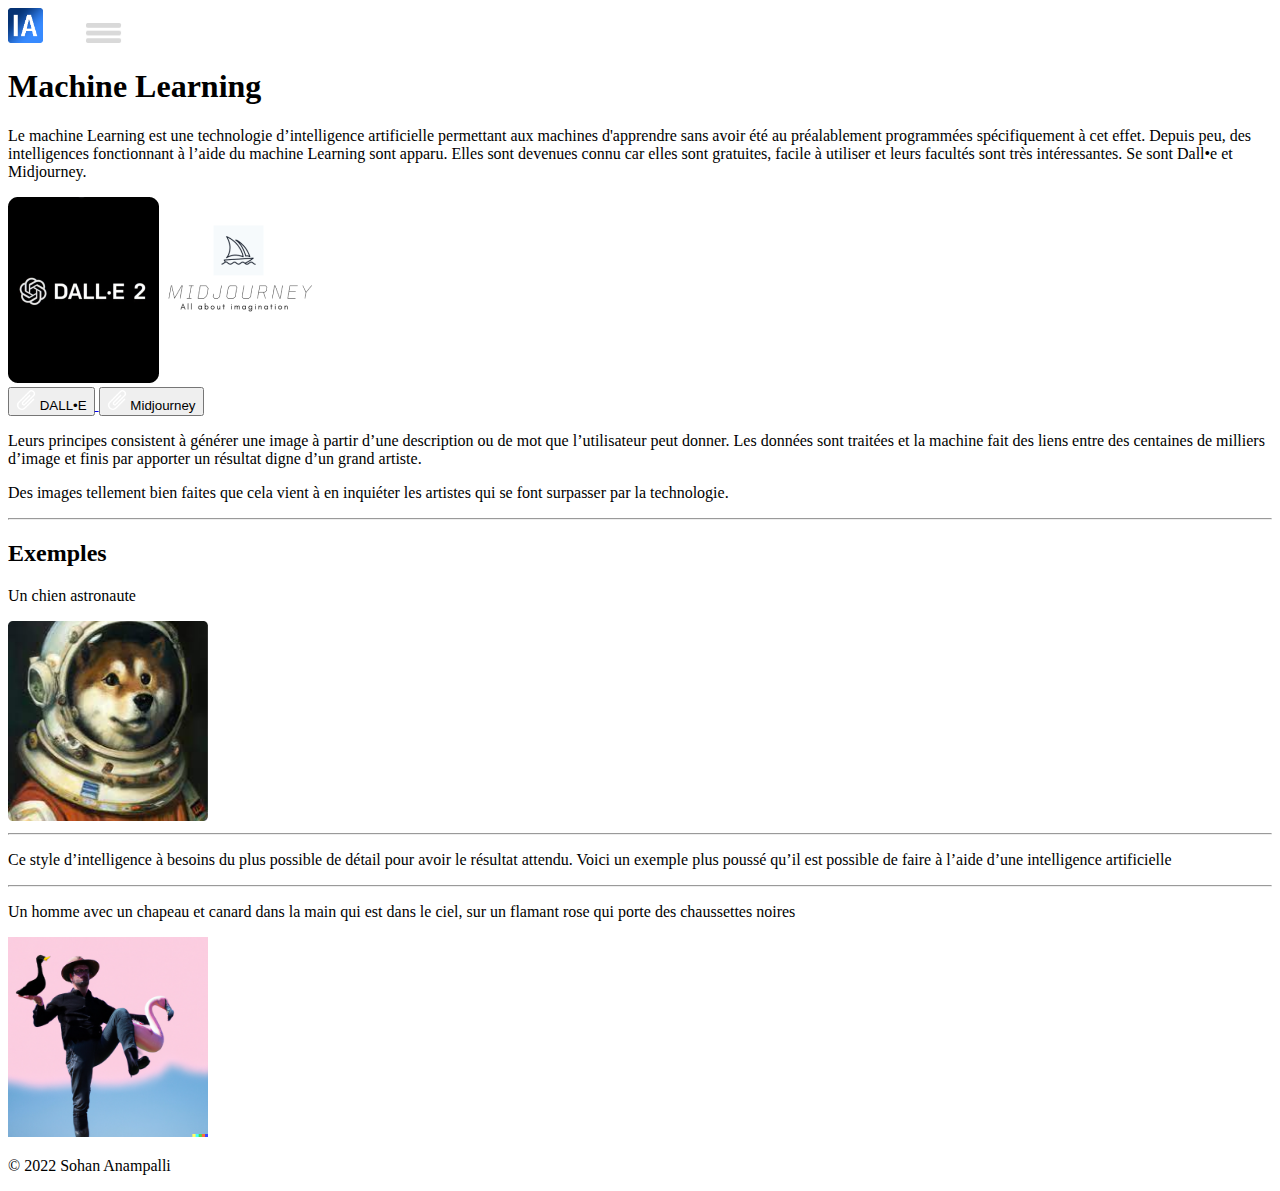
==== indexP2.html @ 17e16cf0 "Add files via upload" ====
<!doctype html>
<html lang="fr">
<head>
  <meta charset="UTF-8">
  <meta name="viewport"
        content="width=device-width, user-scalable=no, initial-scale=1.0, maximum-scale=1.0, minimum-scale=1.0">
  <meta http-equiv="X-UA-Compatible" content="ie=edge">
  <title>IA - Accueil</title>
  <meta name="author" content="Sohan Anampalli">
  <link rel="icon" href="Images/Icons/SiteIcon.png"/>
  <link rel="stylesheet" href="css/styleP2.css">
</head>
<body>
  <header>
    <nav class="headerIcon">
      <img src="Images/Icons/SiteIcon.png" width="35px" height="35px">
      <img src="Images/Icons/StatistiqueIcon.png" width="35px" height="35px">
      <img src="Images/Icons/MenuButton.png" width="36px" height="20px">
    </nav>

    <h1>Machine Learning</h1>

  </header>

  <main>

    <p class="MachineLearningText">
      Le machine Learning est une technologie d’intelligence artificielle
      permettant aux machines d'apprendre sans avoir été au préalablement
      programmées spécifiquement à cet effet.
      Depuis peu, des intelligences fonctionnant à l’aide du machine Learning
      sont apparu. Elles sont devenues connu car elles sont gratuites, facile
      à utiliser et leurs facultés sont très intéressantes. Se sont Dall•e et
      Midjourney.
    </p>
    
    <nav class="DalleMid_Image">
      <img src="Images/Dall.E mage.png" height="186" width="151"/>
      <img src="Images/Midjourney Image.png" height="186" width="151"/>
    </nav>

    <nav class="DalleMid_Button">
      <a href="https://openai.com/dall-e-2/" target="_blank">
      <button class="DalleButton"><img src="Images/Icons/epingleIcon.png" width="20px" height="20px"/> DALL•E
      </button>
      </a>
      <a href="https://www.midjourney.com/" target="_blank">
      <button class="MidButton"><img src="Images/Icons/epingleIcon.png" width="20px" height="20px"/> Midjourney
      </button>
      </a>
    </nav>

    <p class="DalleMid_Text">
      Leurs principes consistent à générer une image à partir
      d’une description ou de mot que l’utilisateur peut donner.
      Les données sont traitées et la machine fait des liens entre
      des centaines de milliers d’image et finis par apporter un résultat
      digne d’un grand artiste.
    </p>

    <p class="DalleMid_Text2" >
      Des images tellement bien faites que cela vient à en inquiéter les
      artistes qui se font surpasser par la technologie.
    </p>



    <div class="Exemples">
      <hr class="Separateur1">

    <h2>Exemples</h2>

    <p>Un chien astronaute</p>

    <img class="ChienImage" src="Images/ChienImage.png" height="200" width="200"/>

    <hr class="Separateur2">

    <p>
      Ce style d’intelligence à besoins du plus possible de détail pour
      avoir le résultat attendu. Voici un exemple plus poussé qu’il est
      possible de faire à l’aide d’une intelligence artificielle
    </p>

    <hr class="Separateur3">

    <p>
      Un homme avec un chapeau et canard dans la main qui est dans le ciel,
      sur un flamant rose qui porte des chaussettes noires
    </p>

      <img class="HommeImage" src="Images/HommeImage.png" height="200" width="200"/>

    </div>

  </main>

  <footer>
    <p class="copyRight">© 2022  Sohan Anampalli</p>
  </footer>
</body>
</html>
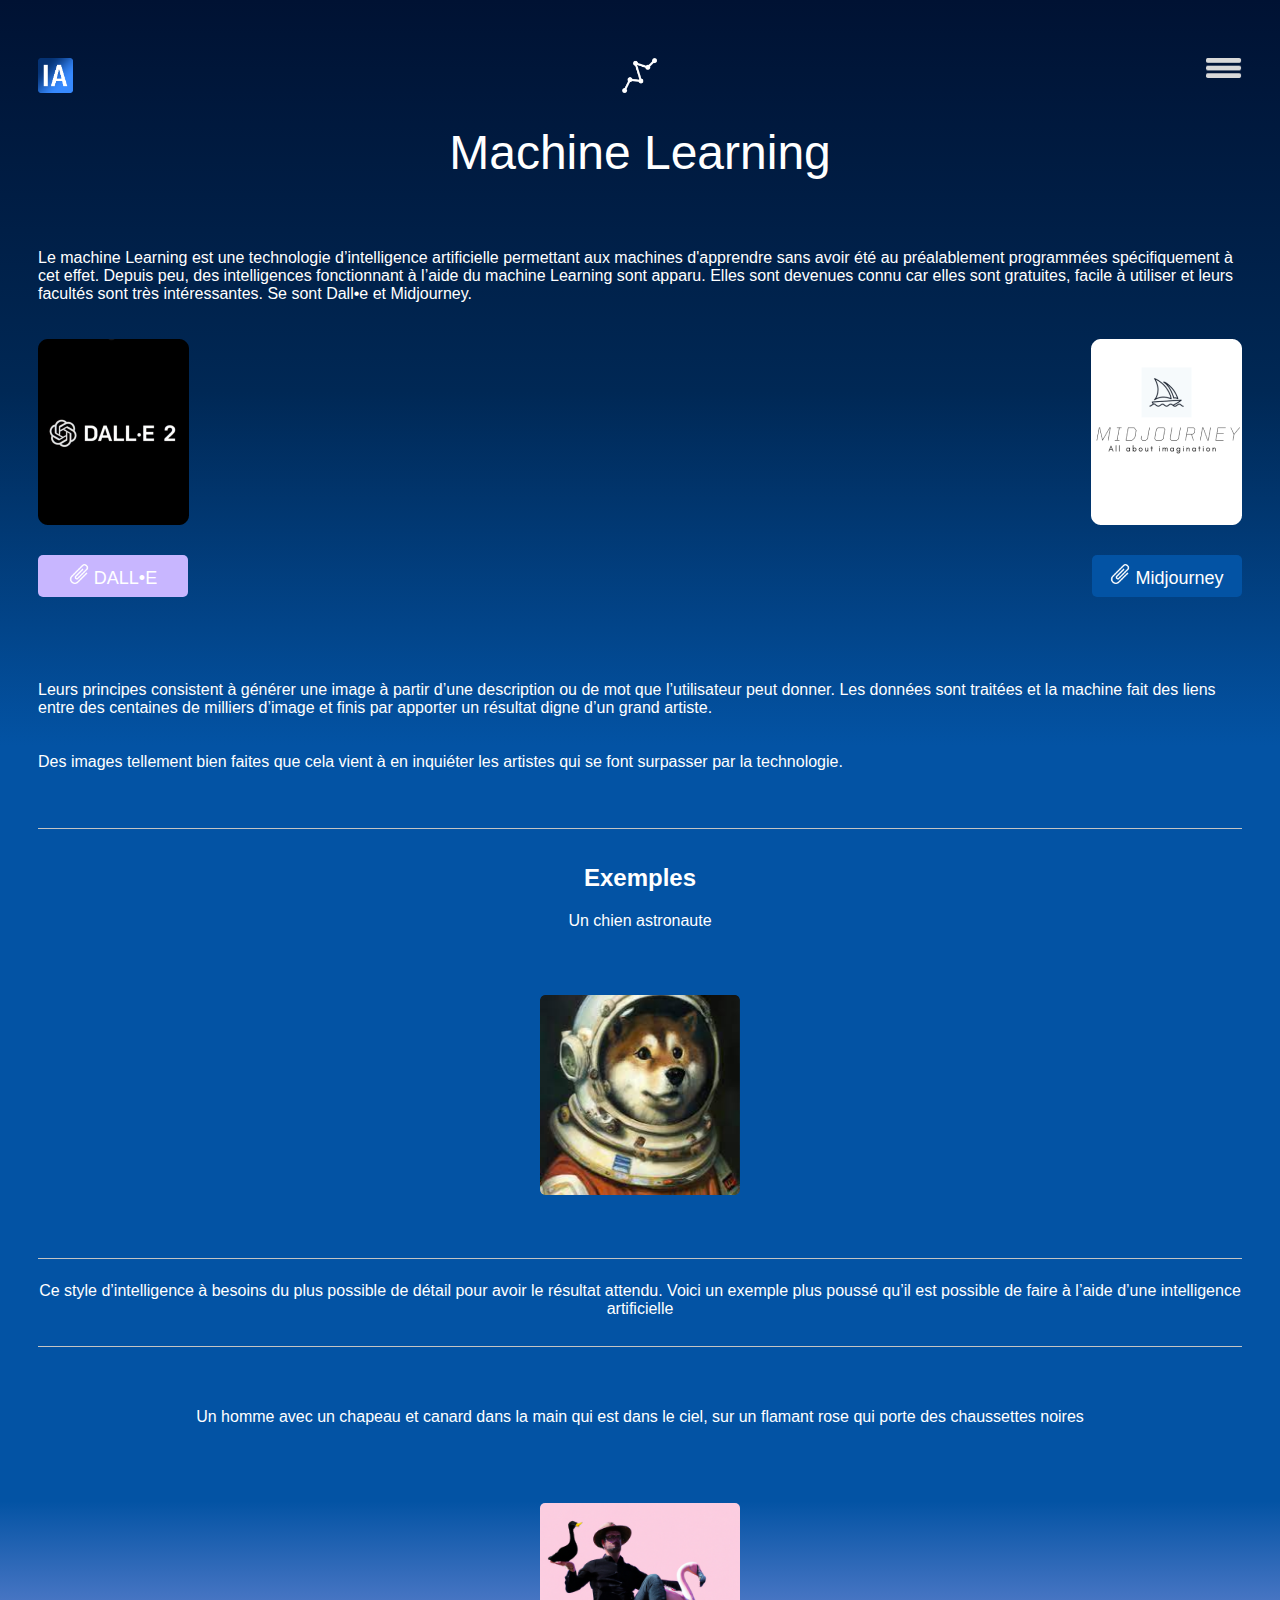
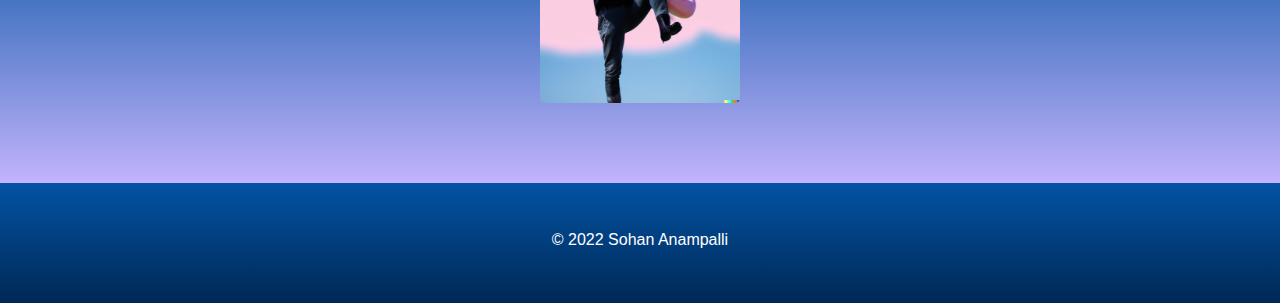
==== commit 0e86a8b8: "Update indexP2.html" ====
--- a/indexP2.html
+++ b/indexP2.html
@@ -8,7 +8,7 @@
   <title>IA - Accueil</title>
   <meta name="author" content="Sohan Anampalli">
   <link rel="icon" href="Images/Icons/SiteIcon.png"/>
-  <link rel="stylesheet" href="css/styleP2.css">
+  <link rel="stylesheet" href="styleP2.css">
 </head>
 <body>
   <header>
@@ -99,4 +99,4 @@
     <p class="copyRight">© 2022  Sohan Anampalli</p>
   </footer>
 </body>
-</html>+</html>
--- a/styleP2.css
+++ b/styleP2.css
@@ -0,0 +1,128 @@
+body {
+    background: linear-gradient(180deg, #001233 0%, #002855 21.84%, #0353A4 41.63%, #0353A4 83.82%, #C8B6FF 100%);
+    color: white;
+    font-family: 'Montserrat', sans-serif;
+}
+
+footer {
+    position: absolute;
+    right: 0;
+    left: 0;
+    height: 120px;
+    background: linear-gradient(180deg, #0353A4 0%, #002855 100%);
+    color: white;
+}
+
+.copyRight {
+    text-align: center;
+    margin: 48px;
+}
+
+.headerIcon {
+    display: flex;
+    justify-content: space-between;
+    padding: 50px 30px 0 30px;
+}
+
+.DalleMid_Image {
+    justify-content: space-between;
+    display: flex;
+    padding: 0 30px 0 30px;
+    margin: 0 ;
+}
+
+.DalleMid_Button {
+    justify-content: space-between;
+    display: flex;
+    padding: 0 30px 0 30px;
+}
+
+.DalleButton {
+    margin-top: 30px;
+    background-color: #C8B6FF; /* Green */
+    border: none;
+    color: white;
+    border-radius: 5px;
+    height: 42px;
+    width: 150px;
+    text-align: center;
+    text-decoration: none;
+    display: inline-block;
+    font-size: 18px;
+}
+
+.MidButton {
+    margin-top: 30px;
+    background-color: #0353A4; /* Green */
+    border: none;
+    color: white;
+    border-radius: 5px;
+    height: 42px;
+    width: 150px;
+    text-align: center;
+    text-decoration: none;
+    display: inline-block;
+    font-size: 18px;
+}
+
+
+h1 {
+    text-align: center;
+    font-family: 'Oswald', sans-serif;
+    font-weight: 400;
+    font-size: 48px;
+    margin-bottom: 69px;
+}
+
+h2 {
+    text-align: center;
+}
+
+.MachineLearningText {
+    margin: 0 30px 36px 30px;
+}
+
+.DalleMid_Text {
+    margin: 84px 30px 36px 30px;
+}
+
+.Exemples {
+    text-align: center;
+    margin: 0 30px 0 30px;
+}
+
+.HommeImage {
+    margin-bottom: 76px;
+    margin-top: 61px;
+    border-radius: 5px;
+}
+
+.ChienImage {
+    margin-top: 49px;
+    border-radius: 5px;
+}
+
+.DalleMid_Text2 {
+    margin: 0 30px 0 30px;
+}
+
+.Separateur1 {
+    margin: 57px 0 35px 0;
+    border: none;
+    height: .9px;
+    background-color: #C4C4C4;
+}
+
+.Separateur2 {
+    margin: 59px 0 23px 0;
+    border: none;
+    height: 1px;
+    background-color: #C4C4C4;
+}
+
+.Separateur3 {
+    margin: 28px 0 61px 0;
+    border: none;
+    height: 1px;
+    background-color: #C4C4C4;
+}
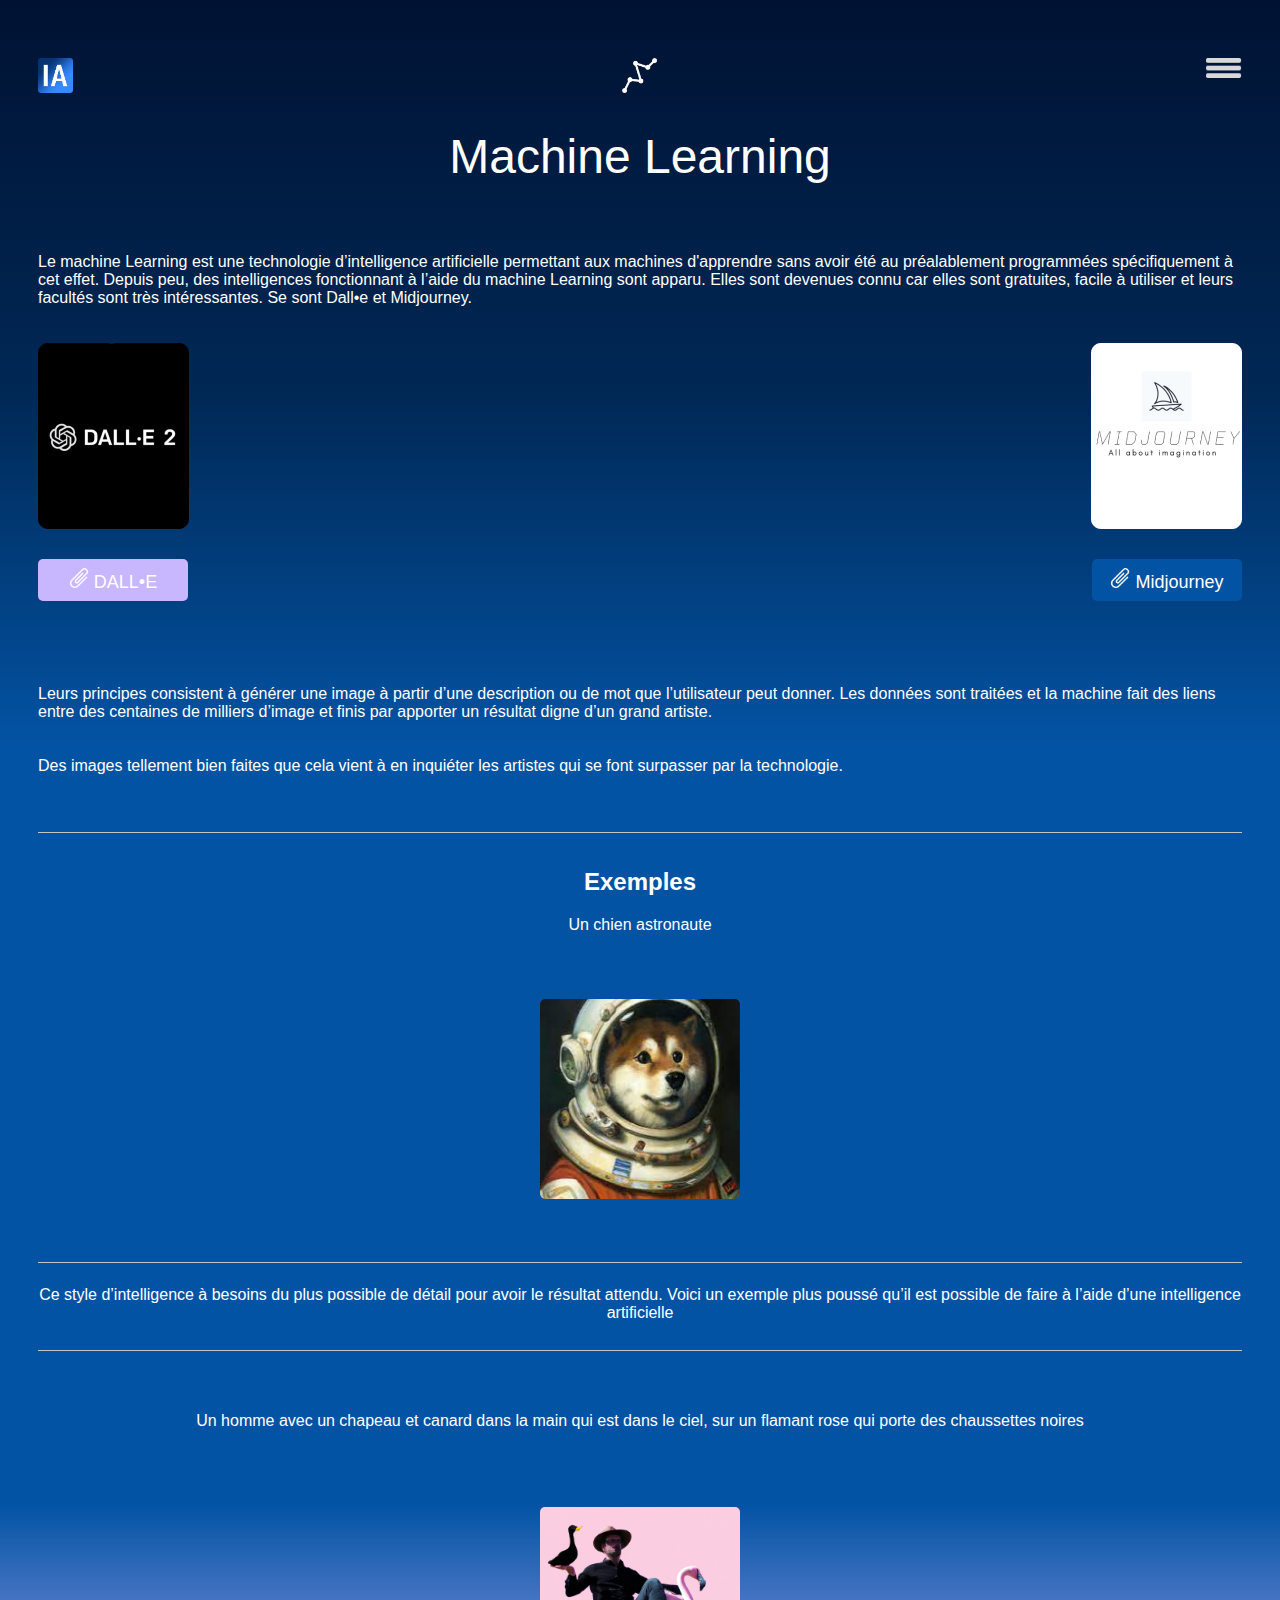
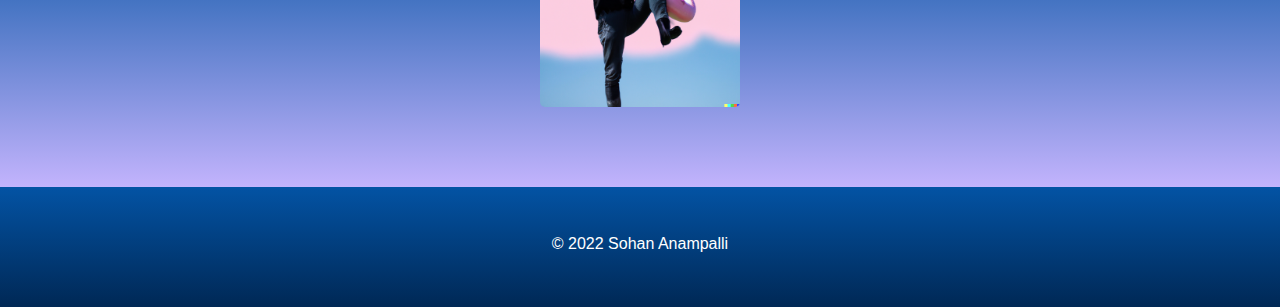
==== commit 96022197: "Update indexP2.html" ====
--- a/indexP2.html
+++ b/indexP2.html
@@ -13,7 +13,9 @@
 <body>
   <header>
     <nav class="headerIcon">
+      <a href="index.html">
       <img src="Images/Icons/SiteIcon.png" width="35px" height="35px">
+       </a>
       <img src="Images/Icons/StatistiqueIcon.png" width="35px" height="35px">
       <img src="Images/Icons/MenuButton.png" width="36px" height="20px">
     </nav>
